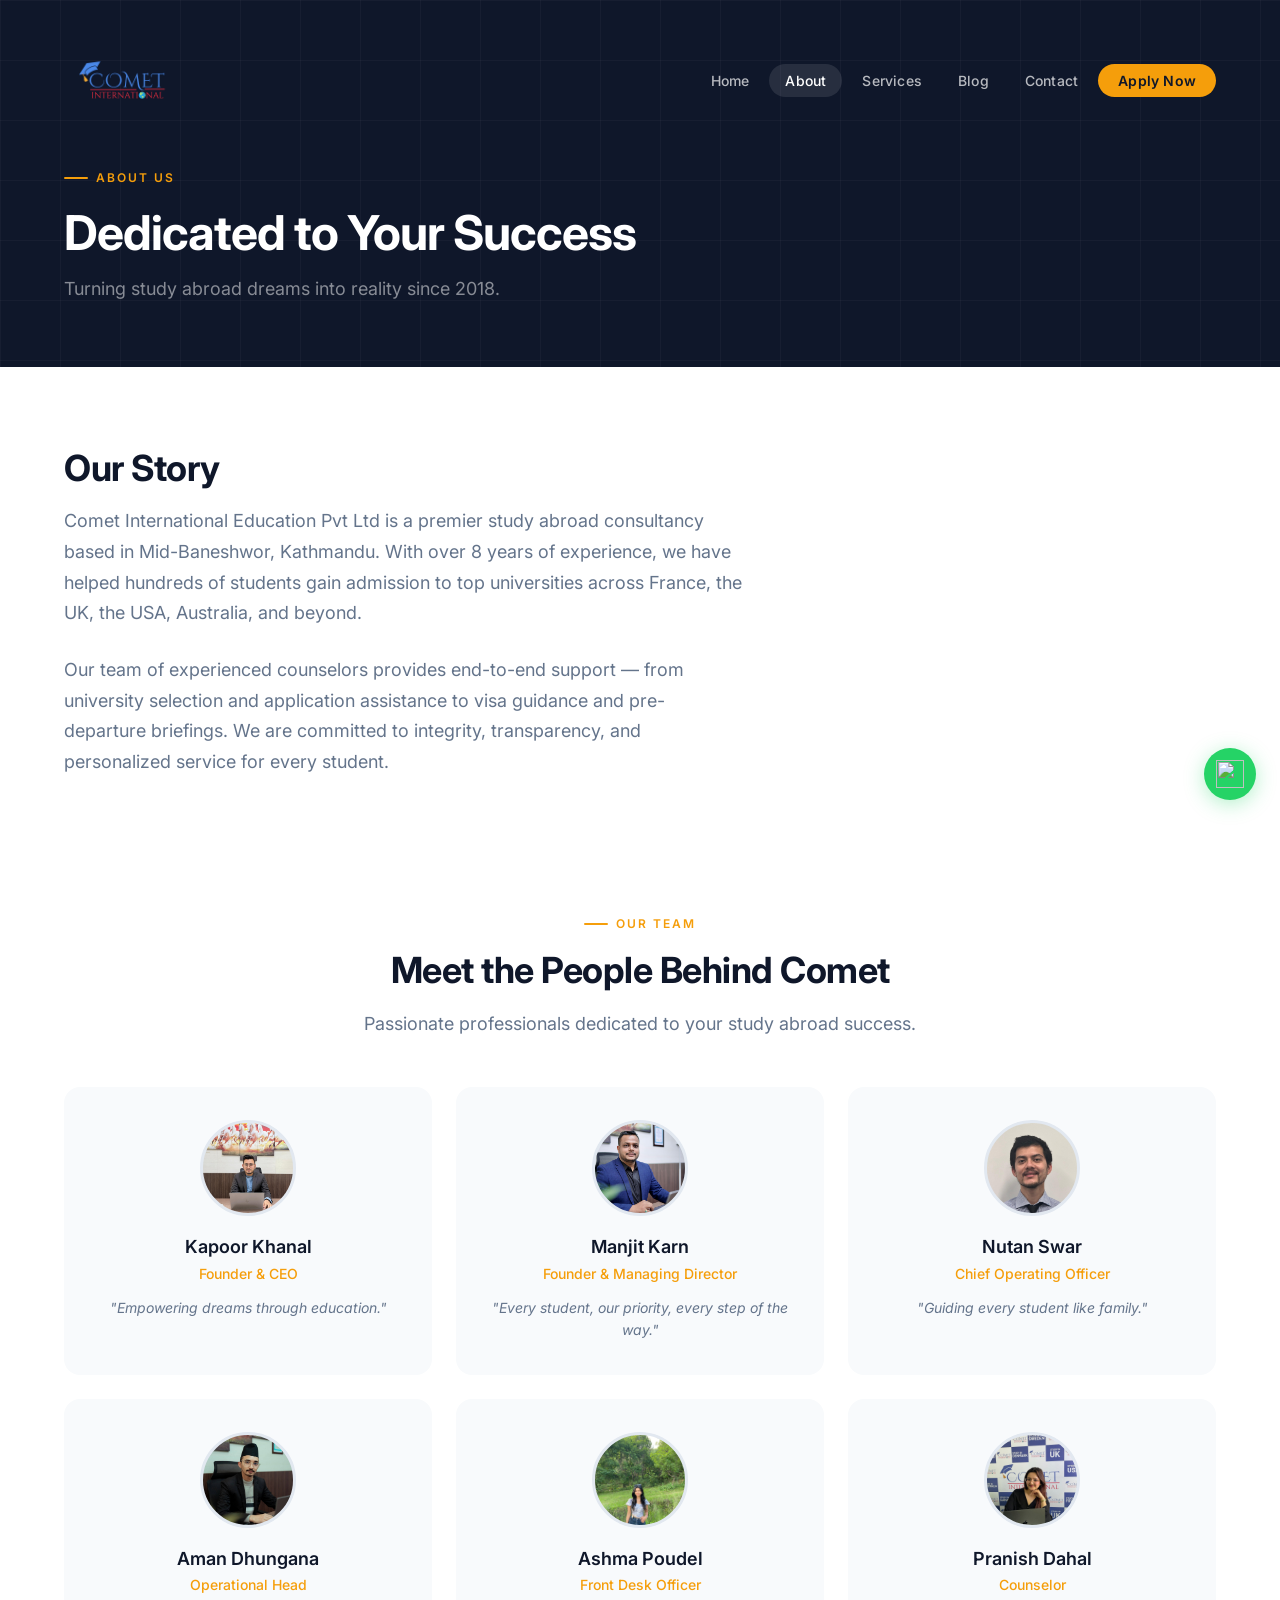
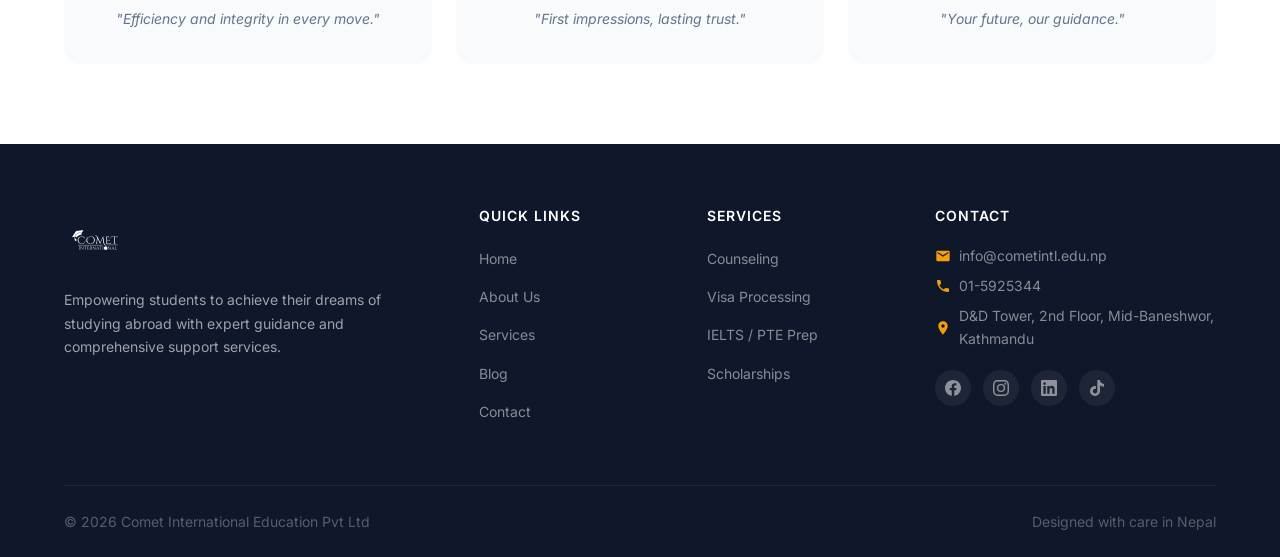
==== about.html @ 484e5ffa "first commit" ====
<!DOCTYPE html>
<html lang="en">
<head>
  <meta charset="UTF-8" />
  <meta name="viewport" content="width=device-width, initial-scale=1.0" />
  <title>About Us — Comet International Education</title>
  <meta name="description" content="Learn about Comet International Education — our mission, team, and commitment to helping students study abroad." />

  <link rel="preconnect" href="https://fonts.googleapis.com" />
  <link rel="preconnect" href="https://fonts.gstatic.com" crossorigin />
  <link href="https://fonts.googleapis.com/css2?family=Inter:wght@400;500;600;700;800&display=swap" rel="stylesheet" />

  <link rel="stylesheet" href="css/base.css" />
  <link rel="stylesheet" href="css/utilities.css" />
  <link rel="stylesheet" href="css/components/navbar.css" />
  <link rel="stylesheet" href="css/components/page-header.css" />
  <link rel="stylesheet" href="css/components/team.css" />
  <link rel="stylesheet" href="css/components/footer.css" />
  <link rel="stylesheet" href="css/components/floating.css" />

  <link rel="icon" href="assets/logo.png" type="image/png" />
</head>
<body>

  <!-- NAVBAR -->
  <nav class="nav">
    <div class="container">
      <a href="index.html" class="nav-logo">
        <img src="assets/logo.png" alt="Comet International Education" />
      </a>
      <ul class="nav-links">
        <li><a href="index.html">Home</a></li>
        <li><a href="about.html" class="active">About</a></li>
        <li><a href="services.html">Services</a></li>
        <li><a href="blog.html">Blog</a></li>
        <li><a href="contact.html">Contact</a></li>
        <li><a href="index.html#apply" class="nav-cta">Apply Now</a></li>
      </ul>
      <div class="nav-toggle"><span></span></div>
    </div>
  </nav>

  <!-- PAGE HEADER -->
  <section class="page-header">
    <div class="page-header-grid"></div>
    <div class="container">
      <div class="label">About Us</div>
      <h1>Dedicated to Your Success</h1>
      <p>Turning study abroad dreams into reality since 2018.</p>
    </div>
  </section>

  <!-- ABOUT CONTENT -->
  <section class="section">
    <div class="container">
      <div class="section-header reveal" style="max-width: 680px;">
        <h2>Our Story</h2>
        <p>Comet International Education Pvt Ltd is a premier study abroad consultancy based in Mid-Baneshwor, Kathmandu. With over 8 years of experience, we have helped hundreds of students gain admission to top universities across France, the UK, the USA, Australia, and beyond.</p>
        <br />
        <p>Our team of experienced counselors provides end-to-end support — from university selection and application assistance to visa guidance and pre-departure briefings. We are committed to integrity, transparency, and personalized service for every student.</p>
      </div>
    </div>
  </section>

  <!-- TEAM -->
  <section class="section" style="padding-top: 0;">
    <div class="container">
      <div class="section-header center reveal">
        <div class="label">Our Team</div>
        <h2>Meet the People Behind Comet</h2>
        <p>Passionate professionals dedicated to your study abroad success.</p>
      </div>
      <div class="team-grid stagger-children">
        <div class="team-card reveal">
          <div class="team-avatar" style="background-image: url('assets/team/kapoor.jpg');"></div>
          <h3>Kapoor Khanal</h3>
          <p class="role">Founder & CEO</p>
          <blockquote>"Empowering dreams through education."</blockquote>
        </div>
        <div class="team-card reveal">
          <div class="team-avatar" style="background-image: url('assets/team/manjit.jpg');"></div>
          <h3>Manjit Karn</h3>
          <p class="role">Founder & Managing Director</p>
          <blockquote>"Every student, our priority, every step of the way."</blockquote>
        </div>
        <div class="team-card reveal">
          <div class="team-avatar" style="background-image: url('assets/team/nutan.jpg');"></div>
          <h3>Nutan Swar</h3>
          <p class="role">Chief Operating Officer</p>
          <blockquote>"Guiding every student like family."</blockquote>
        </div>
        <div class="team-card reveal">
          <div class="team-avatar" style="background-image: url('assets/team/amans.jpg');"></div>
          <h3>Aman Dhungana</h3>
          <p class="role">Operational Head</p>
          <blockquote>"Efficiency and integrity in every move."</blockquote>
        </div>
        <div class="team-card reveal">
          <div class="team-avatar" style="background-image: url('assets/team/ashma.jpg');"></div>
          <h3>Ashma Poudel</h3>
          <p class="role">Front Desk Officer</p>
          <blockquote>"First impressions, lasting trust."</blockquote>
        </div>
        <div class="team-card reveal">
          <div class="team-avatar" style="background-image: url('assets/team/Pranishaa.jpg');"></div>
          <h3>Pranish Dahal</h3>
          <p class="role">Counselor</p>
          <blockquote>"Your future, our guidance."</blockquote>
        </div>
      </div>
    </div>
  </section>

  <!-- WHATSAPP FLOAT -->
  <a class="float-whatsapp" href="https://wa.me/9779763389977" target="_blank" rel="noopener" aria-label="Chat on WhatsApp">
    <img src="https://img.icons8.com/color/48/000000/whatsapp--v1.png" alt="" />
  </a>

  <button class="float-top" aria-label="Scroll to top">↑</button>

  <!-- FOOTER -->
  <footer class="footer">
    <div class="container">
      <div class="footer-grid">
        <div class="footer-brand">
          <img src="assets/logo.png" alt="Comet" style="height: 64px; filter: brightness(0) invert(1);" />
          <p>Empowering students to achieve their dreams of studying abroad with expert guidance and comprehensive support services.</p>
        </div>
        <div class="footer-col">
          <h4>Quick Links</h4>
          <ul>
            <li><a href="index.html">Home</a></li>
            <li><a href="about.html">About Us</a></li>
            <li><a href="services.html">Services</a></li>
            <li><a href="blog.html">Blog</a></li>
            <li><a href="contact.html">Contact</a></li>
          </ul>
        </div>
        <div class="footer-col">
          <h4>Services</h4>
          <ul>
            <li><a href="services.html">Counseling</a></li>
            <li><a href="services.html">Visa Processing</a></li>
            <li><a href="services.html">IELTS / PTE Prep</a></li>
            <li><a href="services.html">Scholarships</a></li>
          </ul>
        </div>
        <div class="footer-col footer-contact">
          <h4>Contact</h4>
          <div class="footer-contact-item">
            <svg viewBox="0 0 24 24"><path d="M20 4H4c-1.1 0-2 .9-2 2v12c0 1.1.9 2 2 2h16c1.1 0 2-.9 2-2V6c0-1.1-.9-2-2-2zm0 4l-8 5-8-5V6l8 5 8-5v2z"/></svg>
            <span>info@cometintl.edu.np</span>
          </div>
          <div class="footer-contact-item">
            <svg viewBox="0 0 24 24"><path d="M6.62 10.79c1.44 2.83 3.76 5.14 6.59 6.59l2.2-2.2c.27-.27.67-.36 1.02-.24 1.12.37 2.33.57 3.57.57.55 0 1 .45 1 1V20c0 .55-.45 1-1 1-9.39 0-17-7.61-17-17 0-.55.45-1 1-1h3.5c.55 0 1 .45 1 1 0 1.25.2 2.45.57 3.57.11.35.03.74-.25 1.02l-2.2 2.2z"/></svg>
            <span>01-5925344</span>
          </div>
          <div class="footer-contact-item">
            <svg viewBox="0 0 24 24"><path d="M12 2C8.13 2 5 5.13 5 9c0 5.25 7 13 7 13s7-7.75 7-13c0-3.87-3.13-7-7-7zm0 9.5c-1.38 0-2.5-1.12-2.5-2.5s1.12-2.5 2.5-2.5 2.5 1.12 2.5 2.5-1.12 2.5-2.5 2.5z"/></svg>
            <span>D&D Tower, 2nd Floor, Mid-Baneshwor, Kathmandu</span>
          </div>
          <div class="footer-social">
            <a href="https://www.facebook.com/profile.php?id=61563012317955" target="_blank" rel="noopener" aria-label="Facebook">
              <svg viewBox="0 0 24 24"><path d="M24 12.073c0-6.627-5.373-12-12-12s-12 5.373-12 12c0 5.99 4.388 10.954 10.125 11.854v-8.385H7.078v-3.47h3.047V9.43c0-3.007 1.792-4.669 4.533-4.669 1.312 0 2.686.235 2.686.235v2.953H15.83c-1.491 0-1.956.925-1.956 1.874v2.25h3.328l-.532 3.47h-2.796v8.385C19.612 23.027 24 18.062 24 12.073z"/></svg>
            </a>
            <a href="https://www.instagram.com/cometintl/" target="_blank" rel="noopener" aria-label="Instagram">
              <svg viewBox="0 0 24 24"><path d="M12 2.163c3.204 0 3.584.012 4.85.07 3.252.148 4.771 1.691 4.919 4.919.058 1.265.069 1.645.069 4.849 0 3.205-.012 3.584-.069 4.849-.149 3.225-1.664 4.771-4.919 4.919-1.266.058-1.644.07-4.85.07-3.204 0-3.584-.012-4.849-.07-3.26-.149-4.771-1.699-4.919-4.92-.058-1.265-.07-1.644-.07-4.849 0-3.204.013-3.583.07-4.849.149-3.227 1.664-4.771 4.919-4.919 1.266-.057 1.645-.069 4.849-.069zM12 0C8.741 0 8.333.014 7.053.072 2.695.272.273 2.69.073 7.052.014 8.333 0 8.741 0 12c0 3.259.014 3.668.072 4.948.2 4.358 2.618 6.78 6.98 6.98C8.333 23.986 8.741 24 12 24c3.259 0 3.668-.014 4.948-.072 4.354-.2 6.782-2.618 6.979-6.98.059-1.28.073-1.689.073-4.948 0-3.259-.014-3.667-.072-4.947-.196-4.354-2.617-6.78-6.979-6.98C15.668.014 15.259 0 12 0zm0 5.838a6.162 6.162 0 100 12.324 6.162 6.162 0 000-12.324zM12 16a4 4 0 110-8 4 4 0 010 8zm6.406-11.845a1.44 1.44 0 100 2.881 1.44 1.44 0 000-2.881z"/></svg>
            </a>
            <a href="https://www.linkedin.com/company/comet-international-education-consultancy" target="_blank" rel="noopener" aria-label="LinkedIn">
              <svg viewBox="0 0 24 24"><path d="M20.447 20.452h-3.554v-5.569c0-1.328-.027-3.037-1.852-3.037-1.853 0-2.136 1.445-2.136 2.939v5.667H9.351V9h3.414v1.561h.046c.477-.9 1.637-1.85 3.37-1.85 3.601 0 4.267 2.37 4.267 5.455v6.286zM5.337 7.433a2.062 2.062 0 01-2.063-2.065 2.064 2.064 0 112.063 2.065zm1.782 13.019H3.555V9h3.564v11.452zM22.225 0H1.771C.792 0 0 .774 0 1.729v20.542C0 23.227.792 24 1.771 24h20.451C23.2 24 24 23.227 24 22.271V1.729C24 .774 23.2 0 22.222 0h.003z"/></svg>
            </a>
            <a href="https://www.tiktok.com/@comet_international_edu" target="_blank" rel="noopener" aria-label="TikTok">
              <svg viewBox="0 0 24 24"><path d="M12.525.02c1.31-.02 2.61-.01 3.91-.02.08 1.53.63 3.09 1.75 4.17 1.12 1.11 2.7 1.62 4.24 1.79v4.03c-1.44-.05-2.89-.35-4.2-.97-.57-.26-1.1-.59-1.62-.93-.01 2.92.01 5.84-.02 8.75-.08 1.4-.54 2.79-1.35 3.94-1.31 1.92-3.58 3.17-5.91 3.21-1.43.08-2.86-.31-4.08-1.03-2.02-1.19-3.44-3.37-3.65-5.71-.02-.5-.03-1-.01-1.49.18-1.9 1.12-3.72 2.58-4.96 1.66-1.44 3.98-2.13 6.15-1.72.02 1.48-.04 2.96-.04 4.44-.99-.32-2.15-.23-3.02.37-.63.41-1.11 1.04-1.36 1.75-.21.51-.15 1.07-.14 1.61.24 1.64 1.82 3.02 3.5 2.87 1.12-.01 2.19-.66 2.77-1.61.19-.33.4-.67.41-1.06.1-1.79.06-3.57.07-5.36.01-4.03-.01-8.05.02-12.07z"/></svg>
            </a>
          </div>
        </div>
      </div>
      <div class="footer-bottom">
        <span>&copy; 2026 Comet International Education Pvt Ltd</span>
        <span>Designed with care in Nepal</span>
      </div>
    </div>
  </footer>

  <script type="module" src="js/main.js"></script>
</body>
</html>
---- css/base.css ----
/* ===== DESIGN TOKENS ===== */
:root {
  --color-primary: #0f172a;
  --color-primary-light: #1e293b;
  --color-accent: #f59e0b;
  --color-accent-hover: #d97706;
  --color-blue: #3b82f6;
  --color-surface: #ffffff;
  --color-muted: #f8fafc;
  --color-border: #e2e8f0;
  --color-text: #0f172a;
  --color-text-secondary: #64748b;
  --color-text-tertiary: #94a3b8;
  --color-white: #ffffff;

  --font-sans: 'Inter', system-ui, -apple-system, 'Segoe UI', sans-serif;
  --font-mono: 'JetBrains Mono', 'Fira Code', monospace;

  --text-xs: 0.75rem;
  --text-sm: 0.875rem;
  --text-base: 1rem;
  --text-lg: 1.125rem;
  --text-xl: 1.25rem;
  --text-2xl: 1.5rem;
  --text-3xl: 1.875rem;
  --text-4xl: 2.25rem;
  --text-5xl: 3rem;
  --text-6xl: 3.75rem;

  --space-1: 4px;
  --space-2: 8px;
  --space-3: 12px;
  --space-4: 16px;
  --space-5: 20px;
  --space-6: 24px;
  --space-8: 32px;
  --space-10: 40px;
  --space-12: 48px;
  --space-16: 64px;
  --space-20: 80px;
  --space-24: 96px;

  --radius-sm: 6px;
  --radius-md: 10px;
  --radius-lg: 16px;
  --radius-xl: 24px;
  --radius-full: 9999px;

  --shadow-sm: 0 1px 2px rgba(0,0,0,0.04);
  --shadow-md: 0 4px 6px -1px rgba(0,0,0,0.06), 0 2px 4px -2px rgba(0,0,0,0.05);
  --shadow-lg: 0 10px 15px -3px rgba(0,0,0,0.08), 0 4px 6px -4px rgba(0,0,0,0.04);
  --shadow-xl: 0 20px 25px -5px rgba(0,0,0,0.1), 0 8px 10px -6px rgba(0,0,0,0.04);

  --ease-out: cubic-bezier(0.22, 1, 0.36, 1);
  --ease-in-out: cubic-bezier(0.65, 0, 0.35, 1);
  --transition: 250ms var(--ease-out);
}

/* ===== RESET ===== */
*, *::before, *::after {
  box-sizing: border-box;
  margin: 0;
  padding: 0;
}

html {
  scroll-behavior: smooth;
  -webkit-text-size-adjust: 100%;
}

body {
  font-family: var(--font-sans);
  font-size: var(--text-base);
  line-height: 1.65;
  color: var(--color-text);
  background: var(--color-surface);
  -webkit-font-smoothing: antialiased;
  -moz-osx-font-smoothing: grayscale;
  overflow-x: hidden;
}

img, svg, video {
  display: block;
  max-width: 100%;
  height: auto;
}

a {
  color: inherit;
  text-decoration: none;
}

ul { list-style: none; }

button {
  font: inherit;
  cursor: pointer;
  border: none;
  background: none;
}

.btn {
  display: inline-flex;
  align-items: center;
  gap: var(--space-2);
  padding: var(--space-3) var(--space-6);
  border: none;
  border-radius: var(--radius-full);
  font-weight: 600;
  font-size: var(--text-sm);
  cursor: pointer;
  transition: var(--transition);
  position: relative;
  overflow: hidden;
}

.btn-primary {
  background: var(--color-accent);
  color: var(--color-primary);
}

.btn-primary:hover {
  background: var(--color-accent-hover);
  transform: translateY(-2px);
  box-shadow: 0 8px 30px rgba(245,158,11,0.3);
}

.btn-outline {
  border: 1.5px solid rgba(255,255,255,0.2);
  color: var(--color-white);
  background: transparent;
}

.btn-outline:hover {
  background: rgba(255,255,255,0.08);
  border-color: rgba(255,255,255,0.4);
}

input, textarea, select {
  font: inherit;
  border: none;
  outline: none;
}

/* ===== TYPOGRAPHY ===== */
h1, h2, h3, h4, h5, h6 {
  line-height: 1.2;
  font-weight: 700;
  color: var(--color-text);
}

::selection {
  background: var(--color-accent);
  color: var(--color-white);
}

.container {
  max-width: 1200px;
  margin: 0 auto;
  padding: 0 var(--space-6);
}

@media (max-width: 768px) {
  .container {
    padding: 0 var(--space-4);
  }
}
---- css/utilities.css ----
/* ===== ANIMATIONS ===== */
@keyframes fadeIn {
  from { opacity: 0; }
  to { opacity: 1; }
}

@keyframes fadeUp {
  from { opacity: 0; transform: translateY(24px); }
  to { opacity: 1; transform: translateY(0); }
}

@keyframes fadeDown {
  from { opacity: 0; transform: translateY(-16px); }
  to { opacity: 1; transform: translateY(0); }
}

@keyframes scaleIn {
  from { opacity: 0; transform: scale(0.95); }
  to { opacity: 1; transform: scale(1); }
}

@keyframes slideLeft {
  from { opacity: 0; transform: translateX(30px); }
  to { opacity: 1; transform: translateX(0); }
}

@keyframes slideRight {
  from { opacity: 0; transform: translateX(-30px); }
  to { opacity: 1; transform: translateX(0); }
}

@keyframes pulse {
  0%, 100% { opacity: 1; }
  50% { opacity: 0.5; }
}

@keyframes float {
  0%, 100% { transform: translateY(0); }
  50% { transform: translateY(-8px); }
}

@keyframes spin {
  to { transform: rotate(360deg); }
}

/* ===== SCROLL REVEAL ===== */
.reveal {
  opacity: 0;
  transform: translateY(30px);
  transition: opacity 0.7s var(--ease-out), transform 0.7s var(--ease-out);
}

.reveal.visible {
  opacity: 1;
  transform: translateY(0);
}

.reveal-left {
  opacity: 0;
  transform: translateX(-40px);
  transition: opacity 0.7s var(--ease-out), transform 0.7s var(--ease-out);
}

.reveal-left.visible {
  opacity: 1;
  transform: translateX(0);
}

.reveal-right {
  opacity: 0;
  transform: translateX(40px);
  transition: opacity 0.7s var(--ease-out), transform 0.7s var(--ease-out);
}

.reveal-right.visible {
  opacity: 1;
  transform: translateX(0);
}

.reveal-scale {
  opacity: 0;
  transform: scale(0.92);
  transition: opacity 0.7s var(--ease-out), transform 0.7s var(--ease-out);
}

.reveal-scale.visible {
  opacity: 1;
  transform: scale(1);
}

/* Stagger children */
.stagger-children > * {
  opacity: 0;
  transform: translateY(20px);
  transition: opacity 0.5s var(--ease-out), transform 0.5s var(--ease-out);
}

.stagger-children.visible > *:nth-child(1) { transition-delay: 0ms; }
.stagger-children.visible > *:nth-child(2) { transition-delay: 80ms; }
.stagger-children.visible > *:nth-child(3) { transition-delay: 160ms; }
.stagger-children.visible > *:nth-child(4) { transition-delay: 240ms; }
.stagger-children.visible > *:nth-child(5) { transition-delay: 320ms; }
.stagger-children.visible > *:nth-child(6) { transition-delay: 400ms; }
.stagger-children.visible > *:nth-child(7) { transition-delay: 480ms; }
.stagger-children.visible > *:nth-child(8) { transition-delay: 560ms; }
.stagger-children.visible > *:nth-child(9) { transition-delay: 640ms; }
.stagger-children.visible > *:nth-child(10) { transition-delay: 720ms; }

.stagger-children.visible > * {
  opacity: 1;
  transform: translateY(0);
}

/* ===== SECTION LABEL ===== */
.label {
  display: inline-flex;
  align-items: center;
  gap: var(--space-2);
  font-size: var(--text-xs);
  font-weight: 600;
  text-transform: uppercase;
  letter-spacing: 2px;
  color: var(--color-accent);
  margin-bottom: var(--space-4);
}

.label::before {
  content: '';
  width: 24px;
  height: 2px;
  background: var(--color-accent);
  border-radius: 1px;
}

/* ===== SECTION ===== */
.section {
  padding: var(--space-20) 0;
}

.section-header {
  max-width: 560px;
  margin-bottom: var(--space-12);
}

.section-header h2 {
  font-size: var(--text-4xl);
  margin-bottom: var(--space-4);
  letter-spacing: -0.5px;
}

.section-header p {
  color: var(--color-text-secondary);
  font-size: var(--text-lg);
  line-height: 1.7;
}

.section-header.center {
  text-align: center;
  margin-left: auto;
  margin-right: auto;
}

@media (max-width: 768px) {
  .section { padding: var(--space-12) 0; }
  .section-header h2 { font-size: var(--text-3xl); }
}

/* ===== GRID ===== */
.grid-2 { display: grid; grid-template-columns: 1fr 1fr; gap: var(--space-10); }
.grid-3 { display: grid; grid-template-columns: repeat(3, 1fr); gap: var(--space-8); }
.grid-4 { display: grid; grid-template-columns: repeat(4, 1fr); gap: var(--space-6); }

@media (max-width: 768px) {
  .grid-2 { grid-template-columns: 1fr; }
  .grid-3 { grid-template-columns: 1fr; }
  .grid-4 { grid-template-columns: 1fr 1fr; }
}

/* ===== NOISE OVERLAY ===== */
.noise {
  position: absolute;
  inset: 0;
  opacity: 0.03;
  background-image: url("data:image/svg+xml,%3Csvg viewBox='0 0 256 256' xmlns='http://www.w3.org/2000/svg'%3E%3Cfilter id='n'%3E%3CfeTurbulence type='fractalNoise' baseFrequency='0.9' numOctaves='4' stitchTiles='stitch'/%3E%3C/filter%3E%3Crect width='100%25' height='100%25' filter='url(%23n)'/%3E%3C/svg%3E");
  background-repeat: repeat;
  pointer-events: none;
}

/* ===== SECTION DIVIDER ===== */
.section-divider {
  height: 1px;
  background: var(--color-border);
  max-width: 1200px;
  margin: 0 auto;
}
---- css/components/navbar.css ----
/* ===== NAVBAR ===== */
.nav {
  position: fixed;
  top: 0;
  left: 0;
  width: 100%;
  z-index: 1000;
  padding: var(--space-5) 0;
  transition: background var(--transition), padding var(--transition), box-shadow var(--transition);
}

.nav.scrolled {
  background: rgba(15, 23, 42, 0.92);
  backdrop-filter: blur(20px) saturate(1.4);
  -webkit-backdrop-filter: blur(20px) saturate(1.4);
  padding: var(--space-3) 0;
  box-shadow: 0 1px 0 rgba(255,255,255,0.06);
}

.nav .container {
  display: flex;
  align-items: center;
  justify-content: space-between;
}

.nav-logo {
  position: relative;
  z-index: 1001;
}

.nav-logo img {
  height: 120px;
  transition: height var(--transition);
}

.nav.scrolled .nav-logo img {
  height: 80px;
}

@media (max-width: 900px) {
  .nav-logo img { height: 90px; }
  .nav.scrolled .nav-logo img { height: 64px; }
}

.nav-links {
  display: flex;
  align-items: center;
  gap: var(--space-1);
}

.nav-links a {
  padding: var(--space-2) var(--space-4);
  border-radius: var(--radius-full);
  font-size: var(--text-sm);
  font-weight: 500;
  color: rgba(255,255,255,0.7);
  transition: color var(--transition), background var(--transition);
  letter-spacing: 0.2px;
}

.nav-links a:hover {
  color: var(--color-white);
  background: rgba(255,255,255,0.08);
}

.nav-links a.active {
  color: var(--color-white);
  background: rgba(255,255,255,0.1);
}

.nav-cta {
  background: var(--color-accent) !important;
  color: var(--color-primary) !important;
  font-weight: 600 !important;
  padding: var(--space-2) var(--space-5) !important;
}

.nav-cta:hover {
  background: var(--color-accent-hover) !important;
  color: var(--color-primary) !important;
}

.nav-toggle {
  display: none;
  width: 40px;
  height: 40px;
  align-items: center;
  justify-content: center;
  cursor: pointer;
  z-index: 1001;
  position: relative;
}

.nav-toggle span {
  display: block;
  width: 22px;
  height: 2px;
  background: var(--color-white);
  border-radius: 2px;
  transition: var(--transition);
  position: relative;
}

.nav-toggle span::before,
.nav-toggle span::after {
  content: '';
  position: absolute;
  left: 0;
  width: 100%;
  height: 2px;
  background: var(--color-white);
  border-radius: 2px;
  transition: var(--transition);
}

.nav-toggle span::before { top: -7px; }
.nav-toggle span::after { top: 7px; }

.nav-toggle.active span {
  background: transparent;
}

.nav-toggle.active span::before {
  top: 0;
  transform: rotate(45deg);
}

.nav-toggle.active span::after {
  top: 0;
  transform: rotate(-45deg);
}

@media (max-width: 900px) {
  .nav-links {
    position: fixed;
    top: 0;
    right: -100%;
    width: 300px;
    height: 100vh;
    background: var(--color-primary);
    flex-direction: column;
    align-items: flex-start;
    padding: 96px var(--space-6) var(--space-6);
    gap: var(--space-2);
    transition: right 0.4s var(--ease-out);
    border-left: 1px solid rgba(255,255,255,0.06);
  }

  .nav-links.open {
    right: 0;
  }

  .nav-links a {
    width: 100%;
    padding: var(--space-3) var(--space-4);
    font-size: var(--text-base);
    color: rgba(255,255,255,0.6);
  }

  .nav-links a:hover,
  .nav-links a.active {
    color: var(--color-white);
    background: rgba(255,255,255,0.06);
  }

  .nav-cta {
    margin-top: var(--space-4);
    text-align: center;
  }

  .nav-toggle {
    display: flex;
  }
}
---- css/components/page-header.css ----
/* ===== PAGE HEADER ===== */
.page-header {
  padding: 160px 0 var(--space-16);
  background: var(--color-primary);
  position: relative;
  overflow: hidden;
}

.page-header-grid {
  position: absolute;
  inset: 0;
  background-image: linear-gradient(rgba(255,255,255,0.03) 1px, transparent 1px), linear-gradient(90deg, rgba(255,255,255,0.03) 1px, transparent 1px);
  background-size: 60px 60px;
  pointer-events: none;
}

.page-header .container {
  position: relative;
  z-index: 1;
}

.page-header h1 {
  font-size: var(--text-5xl);
  color: var(--color-white);
  letter-spacing: -1px;
  margin-bottom: var(--space-3);
}

.page-header p {
  font-size: var(--text-lg);
  color: rgba(255,255,255,0.5);
  max-width: 480px;
}

@media (max-width: 768px) {
  .page-header { padding: 130px 0 var(--space-10); }
  .page-header h1 { font-size: var(--text-4xl); }
}
---- css/components/team.css ----
/* ===== TEAM ===== */
.team-grid {
  display: grid;
  grid-template-columns: repeat(3, 1fr);
  gap: var(--space-6);
}

.team-card {
  background: var(--color-muted);
  border-radius: var(--radius-lg);
  padding: var(--space-8) var(--space-6);
  text-align: center;
  transition: var(--transition);
  border: 1px solid transparent;
}

.team-card:hover {
  background: var(--color-surface);
  border-color: var(--color-border);
  transform: translateY(-4px);
  box-shadow: var(--shadow-lg);
}

.team-avatar {
  width: 96px;
  height: 96px;
  border-radius: var(--radius-full);
  margin: 0 auto var(--space-5);
  background-size: cover;
  background-position: center;
  border: 3px solid var(--color-border);
  transition: var(--transition);
}

.team-card:hover .team-avatar {
  border-color: var(--color-accent);
  transform: scale(1.05);
}

.team-card h3 {
  font-size: var(--text-lg);
  font-weight: 600;
  margin-bottom: var(--space-1);
}

.team-card .role {
  font-size: var(--text-sm);
  color: var(--color-accent);
  font-weight: 500;
  margin-bottom: var(--space-3);
}

.team-card blockquote {
  font-size: var(--text-sm);
  color: var(--color-text-secondary);
  font-style: italic;
  line-height: 1.6;
}

@media (max-width: 1024px) {
  .team-grid { grid-template-columns: repeat(2, 1fr); }
}

@media (max-width: 600px) {
  .team-grid { grid-template-columns: 1fr; }
}
---- css/components/footer.css ----
/* ===== FOOTER ===== */
.footer {
  background: var(--color-primary);
  color: rgba(255,255,255,0.6);
  padding: var(--space-16) 0 0;
}

.footer-grid {
  display: grid;
  grid-template-columns: 2fr 1fr 1fr 1.5fr;
  gap: var(--space-10);
}

.footer-brand p {
  font-size: var(--text-sm);
  line-height: 1.7;
  max-width: 320px;
  margin-top: var(--space-4);
}

.footer-col h4 {
  color: var(--color-white);
  font-size: var(--text-sm);
  font-weight: 600;
  text-transform: uppercase;
  letter-spacing: 1px;
  margin-bottom: var(--space-5);
}

.footer-col ul li {
  margin-bottom: var(--space-3);
}

.footer-col ul li a {
  font-size: var(--text-sm);
  color: rgba(255,255,255,0.5);
  transition: var(--transition);
}

.footer-col ul li a:hover {
  color: var(--color-accent);
}

.footer-contact-item {
  display: flex;
  align-items: center;
  gap: var(--space-2);
  font-size: var(--text-sm);
  line-height: 1.6;
  margin-bottom: var(--space-2);
  color: rgba(255,255,255,0.5);
}

.footer-contact-item svg {
  width: 16px;
  height: 16px;
  fill: var(--color-accent);
  flex-shrink: 0;
}

.footer-social {
  display: flex;
  gap: var(--space-3);
  margin-top: var(--space-5);
}

.footer-social a {
  width: 36px;
  height: 36px;
  border-radius: var(--radius-full);
  background: rgba(255,255,255,0.06);
  display: flex;
  align-items: center;
  justify-content: center;
  transition: var(--transition);
}

.footer-social a:hover {
  background: var(--color-accent);
  transform: translateY(-2px);
}

.footer-social a svg {
  width: 16px;
  height: 16px;
  fill: rgba(255,255,255,0.5);
  transition: var(--transition);
}

.footer-social a:hover svg {
  fill: var(--color-primary);
}

.footer-bottom {
  margin-top: var(--space-12);
  padding: var(--space-6) 0;
  border-top: 1px solid rgba(255,255,255,0.06);
  display: flex;
  align-items: center;
  justify-content: space-between;
  font-size: var(--text-sm);
  color: rgba(255,255,255,0.3);
}

@media (max-width: 900px) {
  .footer-grid { grid-template-columns: repeat(2, 1fr); gap: var(--space-8); }
}

@media (max-width: 600px) {
  .footer-grid { grid-template-columns: 1fr; }
  .footer-bottom { flex-direction: column; gap: var(--space-4); text-align: center; }
}
---- css/components/floating.css ----
/* ===== FLOATING BUTTONS ===== */
.float-whatsapp {
  position: fixed;
  bottom: 100px;
  right: var(--space-6);
  z-index: 900;
  width: 52px;
  height: 52px;
  border-radius: var(--radius-full);
  background: #25d366;
  display: flex;
  align-items: center;
  justify-content: center;
  box-shadow: 0 4px 20px rgba(37,211,102,0.35);
  transition: var(--transition);
}

.float-whatsapp:hover {
  transform: scale(1.08);
  box-shadow: 0 8px 30px rgba(37,211,102,0.45);
}

.float-whatsapp img {
  width: 28px;
  height: 28px;
}

.float-top {
  position: fixed;
  bottom: var(--space-6);
  right: var(--space-6);
  z-index: 900;
  width: 44px;
  height: 44px;
  border-radius: var(--radius-full);
  background: var(--color-primary);
  color: var(--color-white);
  display: flex;
  align-items: center;
  justify-content: center;
  font-size: var(--text-lg);
  box-shadow: var(--shadow-md);
  transition: var(--transition);
  opacity: 0;
  transform: translateY(16px);
  pointer-events: none;
}

.float-top.visible {
  opacity: 1;
  transform: translateY(0);
  pointer-events: all;
}

.float-top:hover {
  background: var(--color-accent);
  color: var(--color-primary);
  transform: translateY(-3px);
}
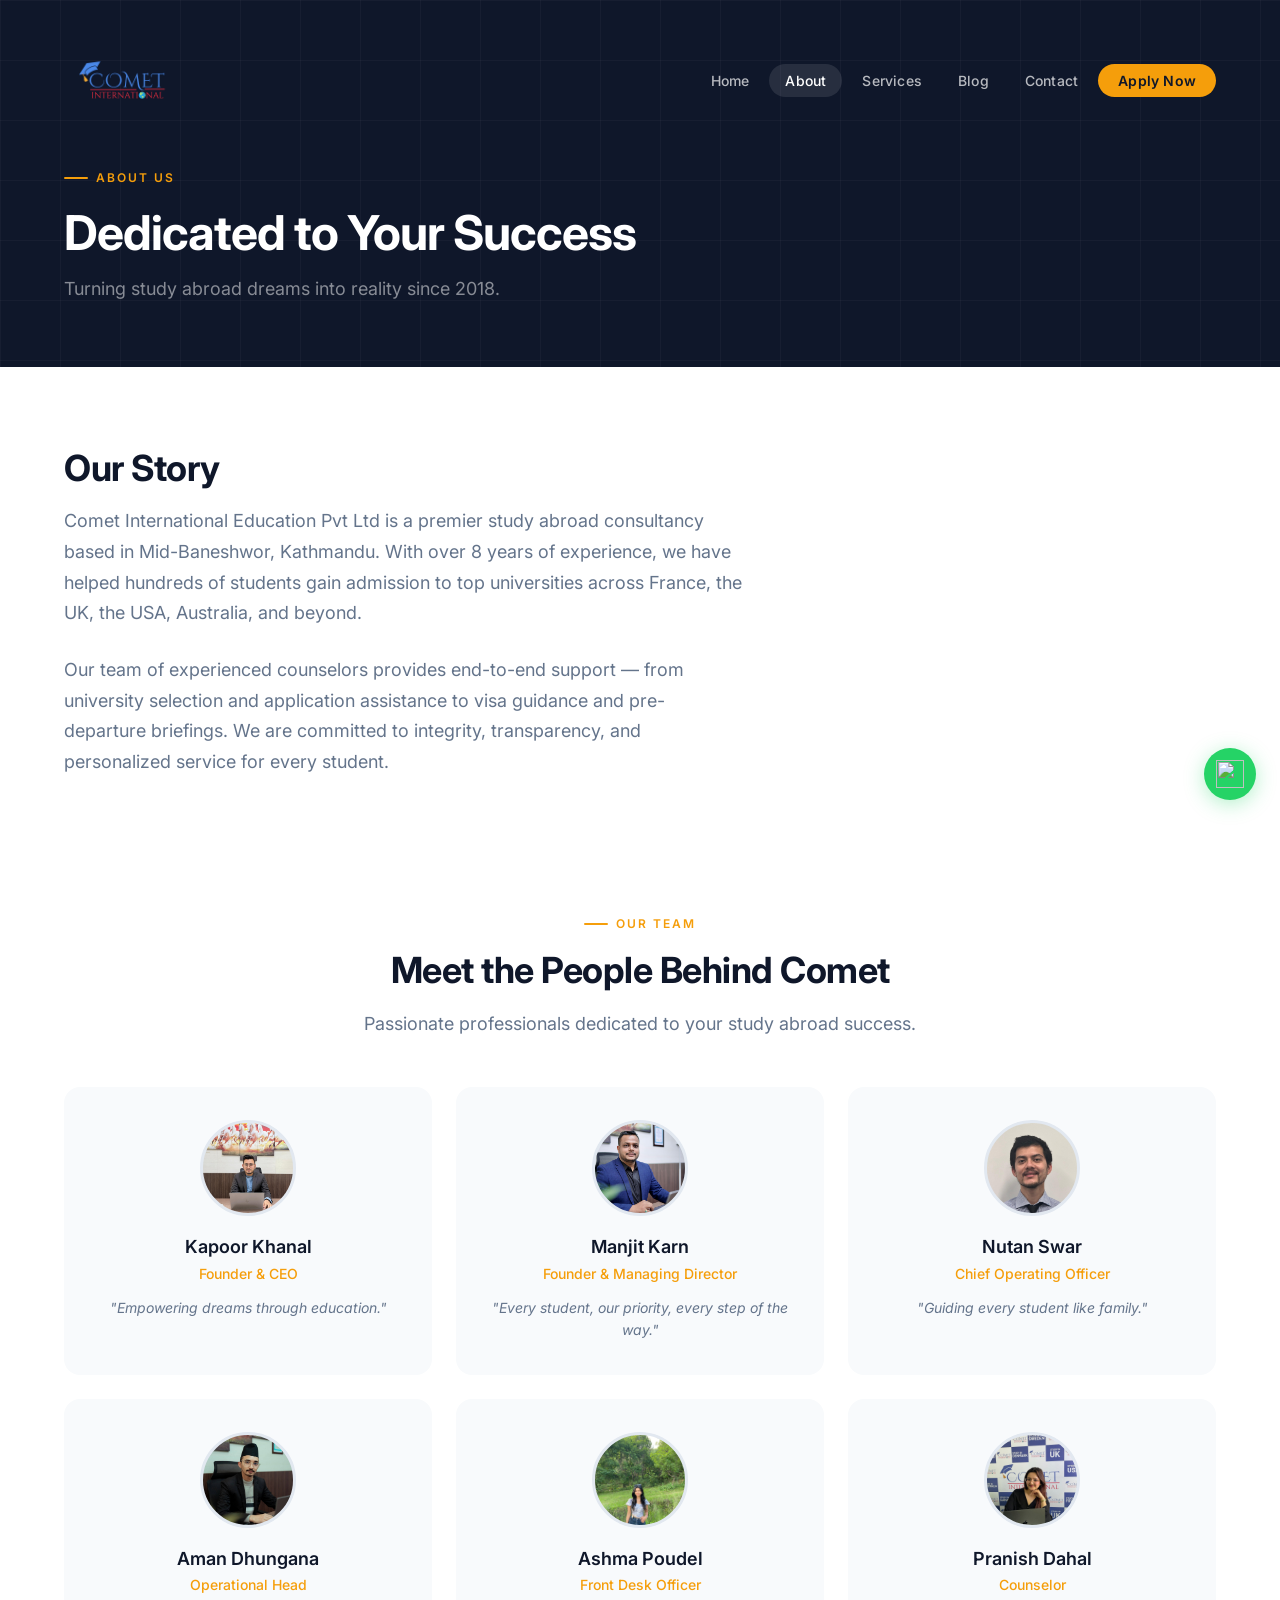
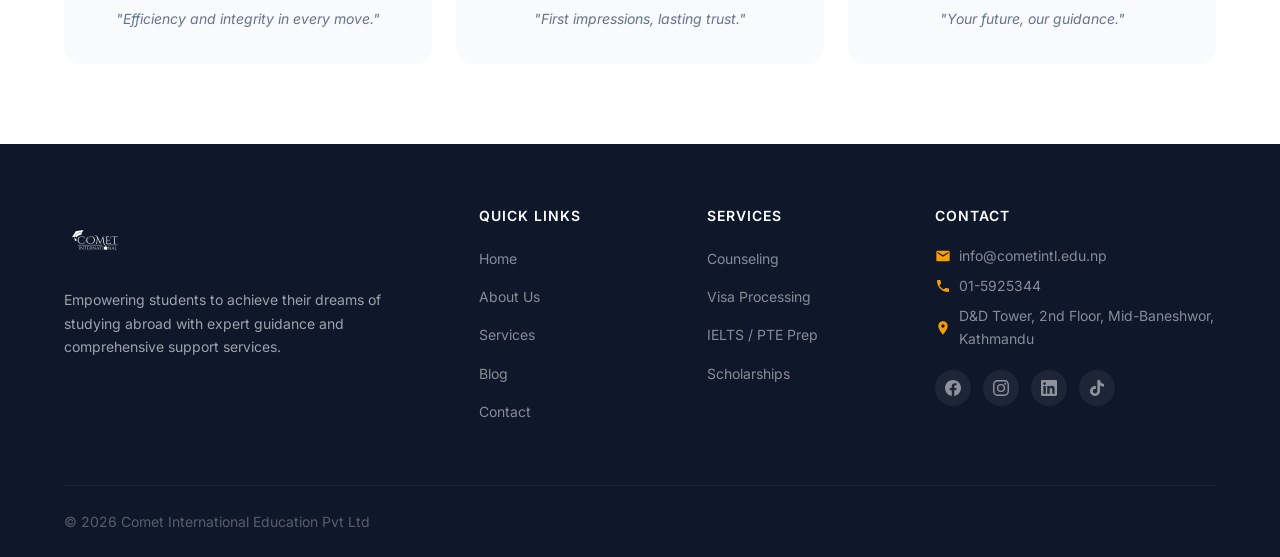
==== commit d8eaa9d0: "first commit" ====
--- a/about.html
+++ b/about.html
@@ -177,7 +177,6 @@
       </div>
       <div class="footer-bottom">
         <span>&copy; 2026 Comet International Education Pvt Ltd</span>
-        <span>Designed with care in Nepal</span>
       </div>
     </div>
   </footer>
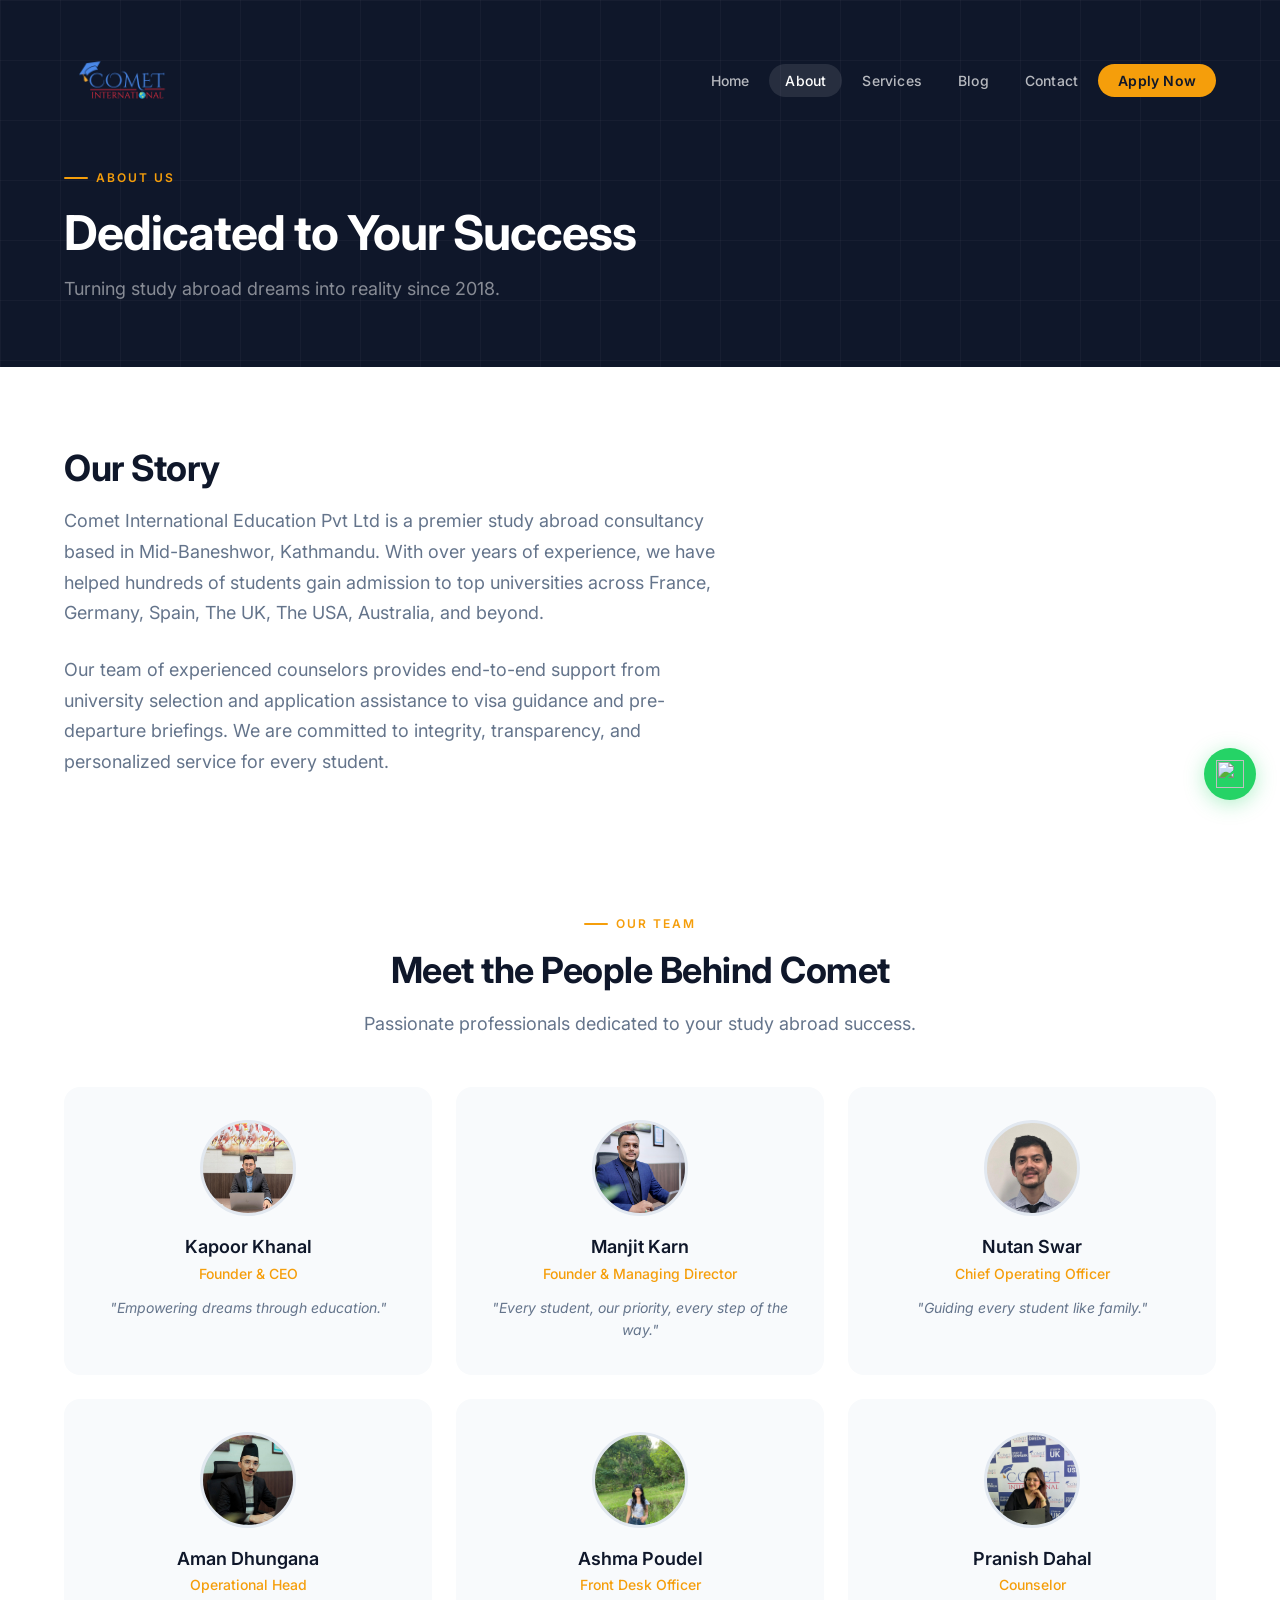
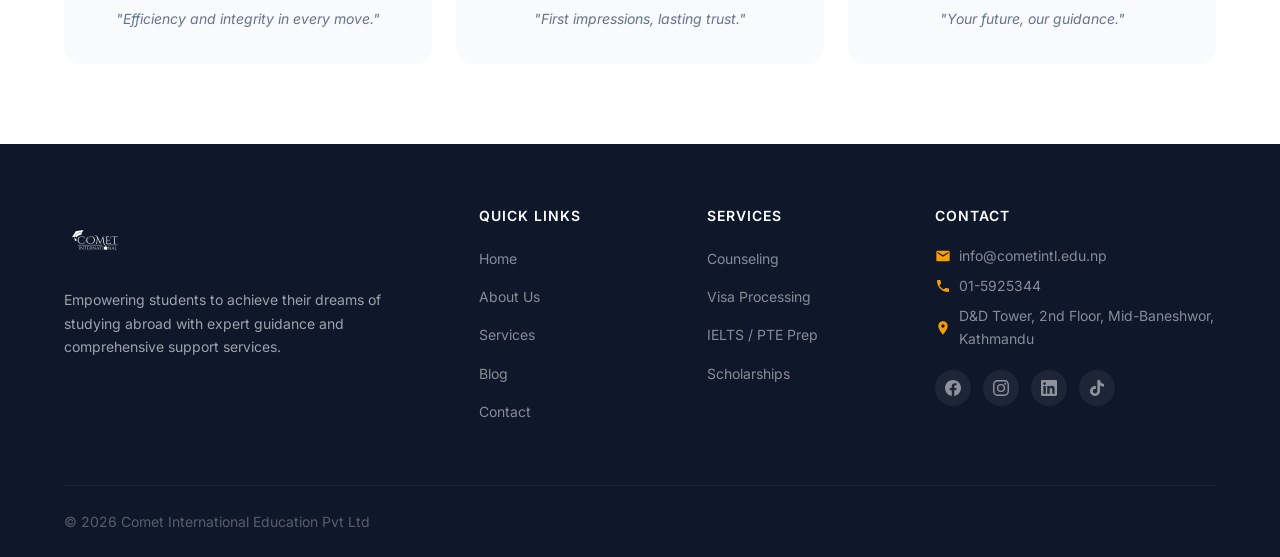
==== commit 32b2e087: "first commit" ====
--- a/about.html
+++ b/about.html
@@ -55,9 +55,9 @@
     <div class="container">
       <div class="section-header reveal" style="max-width: 680px;">
         <h2>Our Story</h2>
-        <p>Comet International Education Pvt Ltd is a premier study abroad consultancy based in Mid-Baneshwor, Kathmandu. With over 8 years of experience, we have helped hundreds of students gain admission to top universities across France, the UK, the USA, Australia, and beyond.</p>
+        <p>Comet International Education Pvt Ltd is a premier study abroad consultancy based in Mid-Baneshwor, Kathmandu. With over years  of experience, we have helped hundreds of students gain admission to top universities across France, Germany, Spain, The UK, The USA, Australia, and beyond.</p>
         <br />
-        <p>Our team of experienced counselors provides end-to-end support — from university selection and application assistance to visa guidance and pre-departure briefings. We are committed to integrity, transparency, and personalized service for every student.</p>
+        <p>Our team of experienced counselors provides end-to-end support from university selection and application assistance to visa guidance and pre-departure briefings. We are committed to integrity, transparency, and personalized service for every student.</p>
       </div>
     </div>
   </section>
